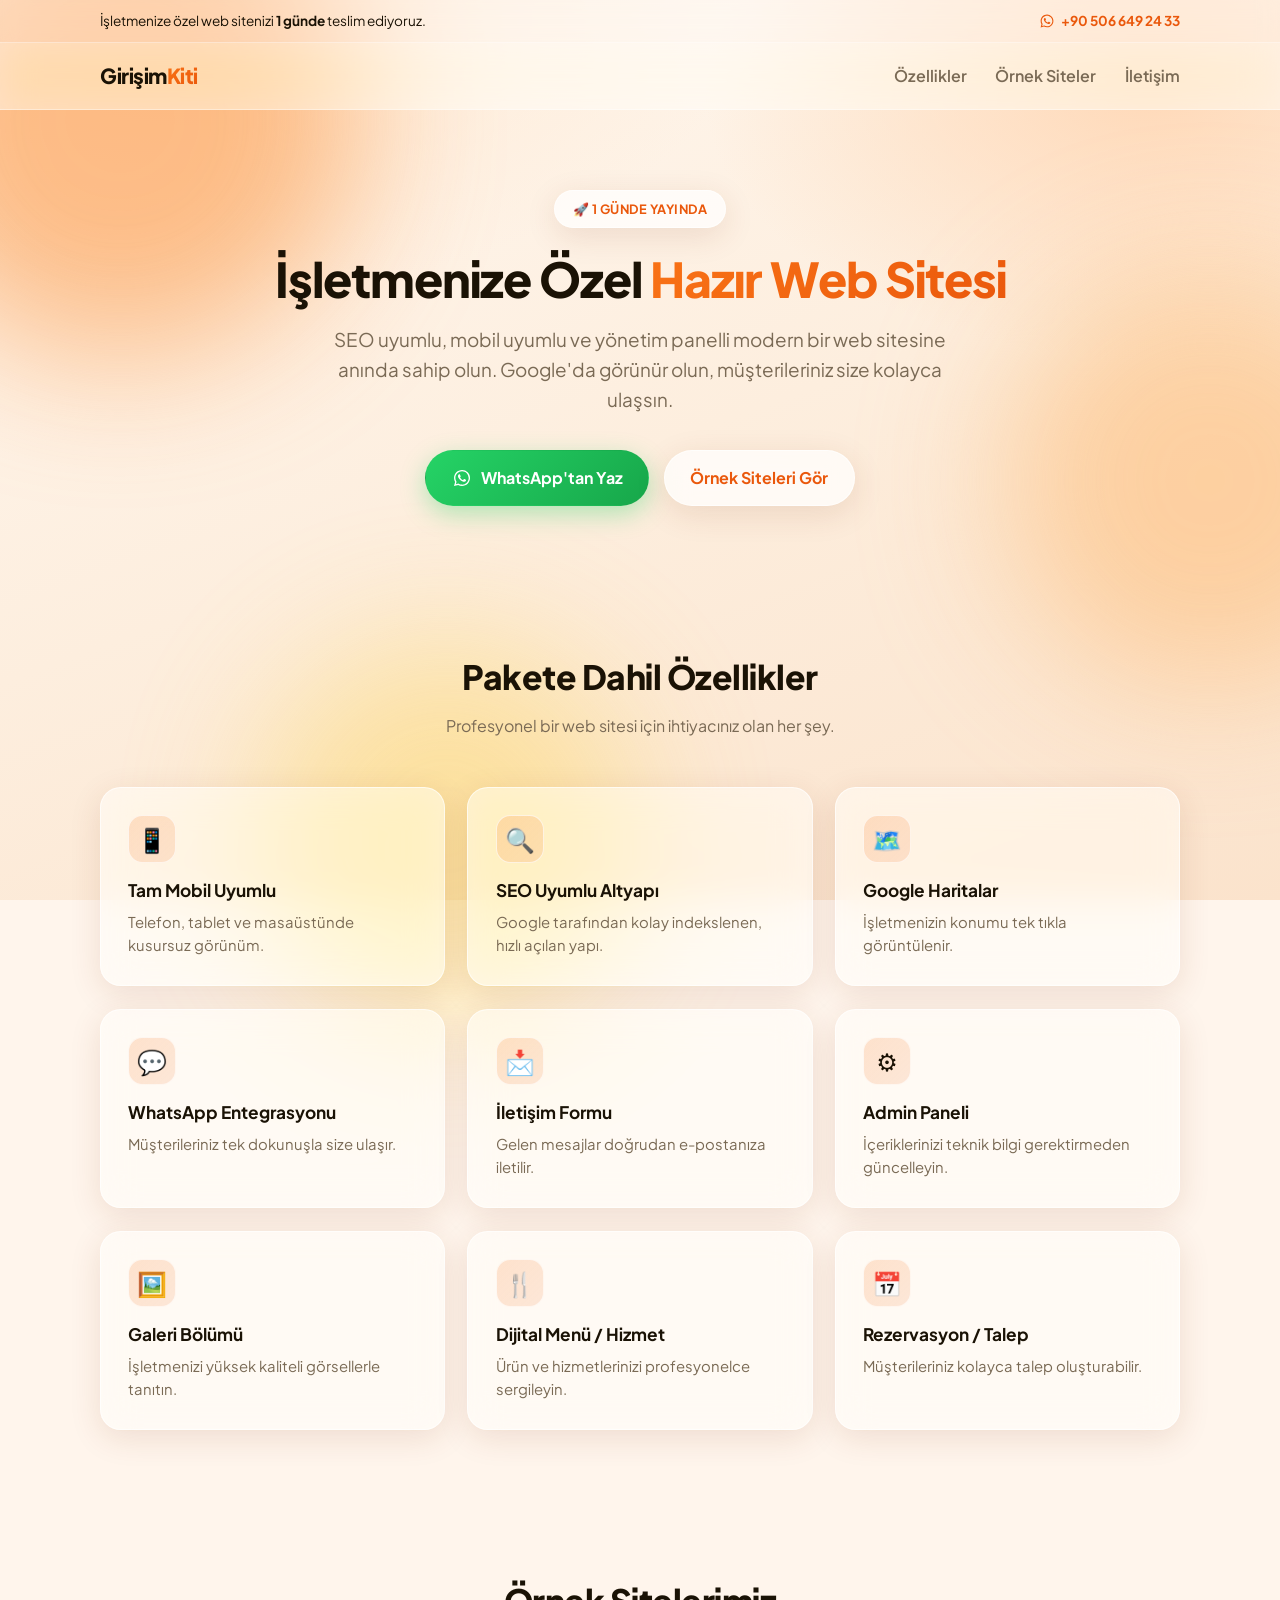
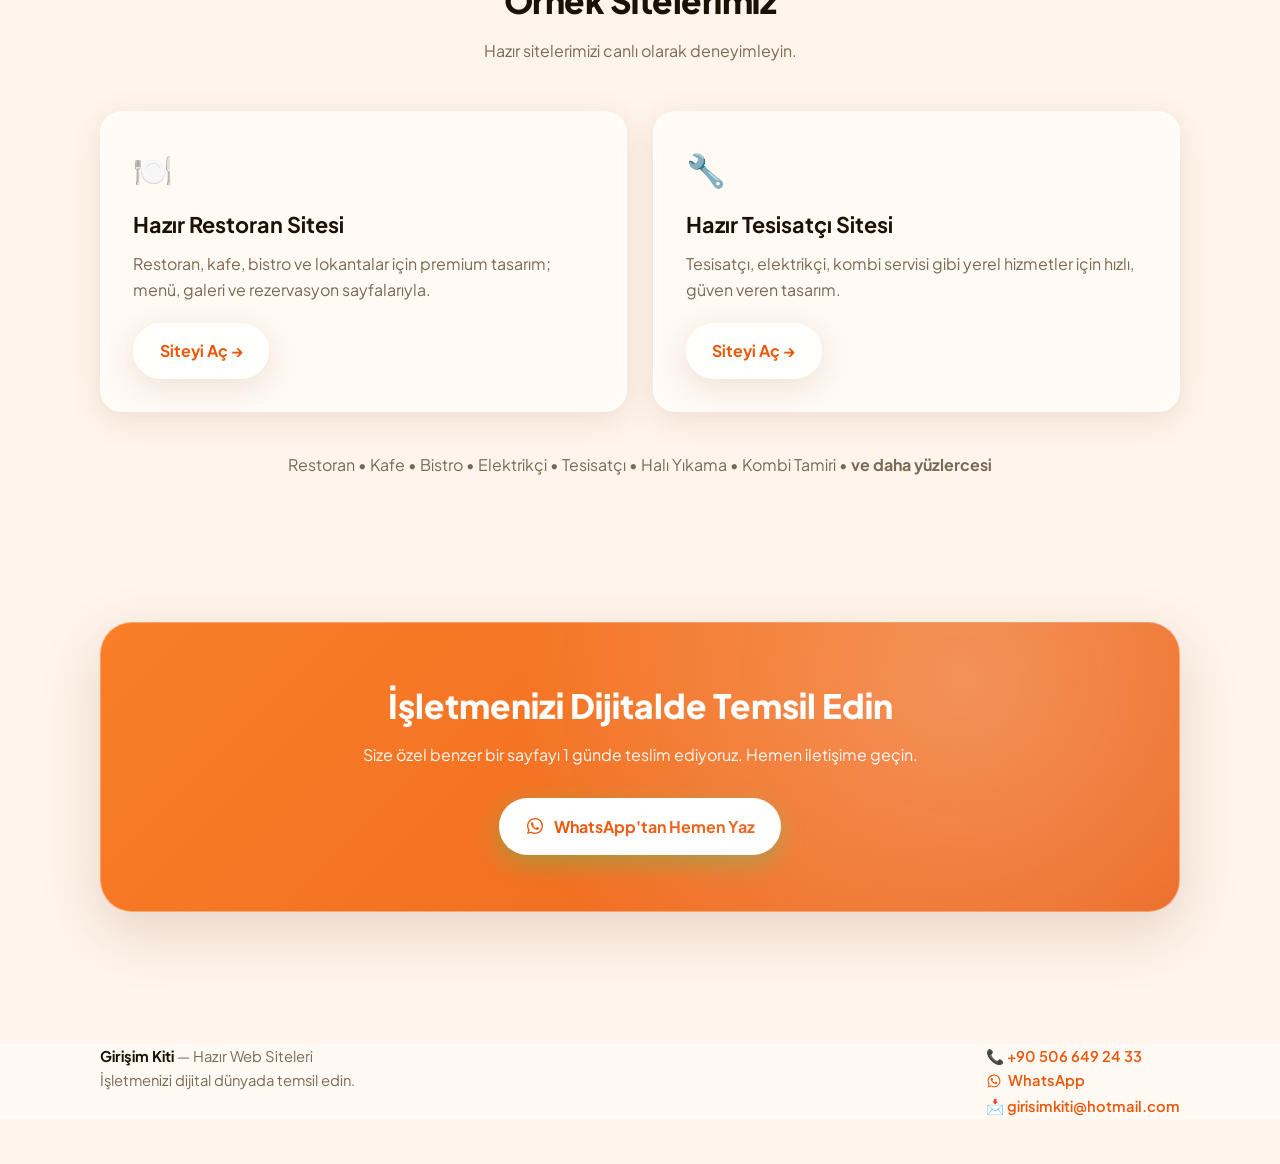
==== index.html @ 66e73bef "Ana sayfa (glassmorphic landing), robots.txt ve sitemap.xml eklendi (SEO)" ====
<!doctype html>
<html lang="tr">
<head>
  <meta charset="UTF-8">
  <meta name="viewport" content="width=device-width, initial-scale=1.0">

  <title>Girişim Kiti — İşletmenize Özel Hazır Web Sitesi | 1 Günde Teslim</title>
  <meta name="description" content="İşletmenize özel, SEO uyumlu ve mobil uyumlu hazır web sitesi. Restoran, kafe, tesisatçı, elektrikçi ve daha fazlası için 1 günde yayında. Hemen WhatsApp'tan ulaşın.">
  <meta name="keywords" content="hazır web sitesi, işletme web sitesi, restoran web sitesi, tesisatçı web sitesi, kafe web sitesi, kurumsal web sitesi, ucuz web sitesi, mobil uyumlu site, seo uyumlu web sitesi, girişim kiti">
  <meta name="author" content="Girişim Kiti">
  <meta name="robots" content="index, follow">

  <link rel="canonical" href="https://girisimkiti.github.io/">

  <!-- Open Graph -->
  <meta property="og:type" content="website">
  <meta property="og:site_name" content="Girişim Kiti">
  <meta property="og:title" content="Girişim Kiti — İşletmenize Özel Hazır Web Sitesi | 1 Günde Teslim">
  <meta property="og:description" content="İşletmenize özel, SEO uyumlu ve mobil uyumlu hazır web sitesi. 1 günde yayında. Hemen WhatsApp'tan ulaşın.">
  <meta property="og:url" content="https://girisimkiti.github.io/">
  <meta property="og:image" content="https://girisimkiti.github.io/samples/girisim-kiti-restorant/images/resimler_1.webp">
  <meta property="og:locale" content="tr_TR">

  <!-- Twitter -->
  <meta name="twitter:card" content="summary_large_image">
  <meta name="twitter:title" content="Girişim Kiti — İşletmenize Özel Hazır Web Sitesi">
  <meta name="twitter:description" content="İşletmenize özel, SEO uyumlu ve mobil uyumlu hazır web sitesi. 1 günde yayında.">
  <meta name="twitter:image" content="https://girisimkiti.github.io/samples/girisim-kiti-restorant/images/resimler_1.webp">

  <link rel="preconnect" href="https://fonts.googleapis.com">
  <link rel="preconnect" href="https://fonts.gstatic.com" crossorigin>
  <link href="https://fonts.googleapis.com/css2?family=Plus+Jakarta+Sans:wght@400;500;600;700;800&display=swap" rel="stylesheet">

  <!-- Structured data: Organization + Service -->
  <script type="application/ld+json">
  {
    "@context": "https://schema.org",
    "@graph": [
      {
        "@type": "Organization",
        "@id": "https://girisimkiti.github.io/#organization",
        "name": "Girişim Kiti",
        "url": "https://girisimkiti.github.io/",
        "description": "İşletmelere özel, SEO ve mobil uyumlu hazır web siteleri hazırlayan dijital hizmet.",
        "email": "girisimkiti@hotmail.com",
        "contactPoint": {
          "@type": "ContactPoint",
          "telephone": "+905066492433",
          "contactType": "customer service",
          "availableLanguage": "Turkish"
        }
      },
      {
        "@type": "Service",
        "name": "Hazır Web Sitesi Hizmeti",
        "provider": { "@id": "https://girisimkiti.github.io/#organization" },
        "areaServed": "TR",
        "serviceType": "Web sitesi tasarımı ve yayını",
        "description": "İşletmeye özel, SEO uyumlu, mobil uyumlu, yönetim panelli hazır web sitesi. 1 günde teslim.",
        "offers": {
          "@type": "Offer",
          "url": "https://girisimkiti.github.io/",
          "availability": "https://schema.org/InStock"
        }
      }
    ]
  }
  </script>

  <style>
    :root{
      --orange:#f97316; --orange-2:#fb923c; --orange-deep:#ea580c;
      --ink:#1a1205; --muted:#7a6a55;
      --glass:rgba(255,255,255,.55); --glass-strong:rgba(255,255,255,.72);
      --glass-border:rgba(255,255,255,.65); --glass-line:rgba(255,255,255,.4);
      --shadow:0 8px 32px rgba(120,53,15,.12);
      --shadow-lg:0 20px 60px rgba(120,53,15,.18);
    }
    *{box-sizing:border-box;margin:0;padding:0}
    html{scroll-behavior:smooth;scroll-padding-top:5.5rem}
    body{
      font-family:'Plus Jakarta Sans',system-ui,sans-serif;color:var(--ink);
      line-height:1.6;-webkit-font-smoothing:antialiased;
      background:#fff5ec;position:relative;overflow-x:hidden;min-height:100vh;
    }
    /* Soft gradient backdrop + colored blobs for the glass to sit on */
    body::before{
      content:"";position:fixed;inset:0;z-index:-2;
      background:
        radial-gradient(ellipse 80% 60% at 15% 0%, #ffe7cf 0%, transparent 55%),
        radial-gradient(ellipse 70% 60% at 90% 10%, #ffd9b8 0%, transparent 50%),
        linear-gradient(160deg,#fff8f1 0%, #fdeede 50%, #fbe3cc 100%);
    }
    .blob{position:fixed;z-index:-1;border-radius:50%;filter:blur(70px);opacity:.55;pointer-events:none}
    .blob.b1{width:480px;height:480px;background:#fb923c;top:-120px;left:-120px}
    .blob.b2{width:420px;height:420px;background:#fdba74;top:30%;right:-140px}
    .blob.b3{width:380px;height:380px;background:#fcd34d;bottom:-120px;left:20%;opacity:.4}

    a{text-decoration:none;color:inherit}
    .wrap{max-width:1120px;margin:0 auto;padding:0 1.25rem}

    /* Glass primitive */
    .glass{
      background:var(--glass);
      backdrop-filter:blur(18px) saturate(160%);
      -webkit-backdrop-filter:blur(18px) saturate(160%);
      border:1px solid var(--glass-border);
      box-shadow:var(--shadow);
    }

    .btn{display:inline-flex;align-items:center;gap:.55rem;font-weight:700;font-size:1rem;border-radius:999px;padding:.9rem 1.6rem;transition:transform .15s,box-shadow .15s,filter .15s;cursor:pointer;border:1px solid transparent}
    .btn svg{width:20px;height:20px;flex:0 0 auto}
    .btn-wa{background:linear-gradient(135deg,#25D366,#17a74a);color:#fff;box-shadow:0 8px 24px rgba(37,211,102,.35)}
    .btn-wa:hover{transform:translateY(-2px);box-shadow:0 12px 30px rgba(37,211,102,.45)}
    .btn-ghost{background:var(--glass-strong);backdrop-filter:blur(12px);-webkit-backdrop-filter:blur(12px);color:var(--orange-deep);border:1px solid var(--glass-border);box-shadow:var(--shadow)}
    .btn-ghost:hover{transform:translateY(-2px);box-shadow:var(--shadow-lg)}

    /* Topbar */
    .topbar{font-size:.85rem;color:var(--ink)}
    .topbar-inner{margin-top:0;background:rgba(255,255,255,.35);backdrop-filter:blur(10px);-webkit-backdrop-filter:blur(10px);border-bottom:1px solid var(--glass-line)}
    .topbar .wrap{min-height:42px;display:flex;align-items:center;justify-content:space-between;gap:1rem;flex-wrap:wrap;padding-top:.4rem;padding-bottom:.4rem}
    .topbar a{font-weight:700;color:var(--orange-deep);display:inline-flex;align-items:center;gap:.4rem}
    .topbar a svg{width:16px;height:16px}

    /* Header */
    header{position:sticky;top:0;z-index:50}
    .header-inner{background:rgba(255,255,255,.5);backdrop-filter:blur(18px) saturate(160%);-webkit-backdrop-filter:blur(18px) saturate(160%);border-bottom:1px solid var(--glass-line)}
    .header-inner .wrap{height:66px;display:flex;align-items:center;justify-content:space-between}
    .logo{font-weight:800;font-size:1.3rem;letter-spacing:-.5px}
    .logo span{background:linear-gradient(135deg,var(--orange),var(--orange-deep));-webkit-background-clip:text;background-clip:text;-webkit-text-fill-color:transparent}
    nav a{margin-left:1.6rem;font-weight:600;color:var(--muted)}
    nav a:hover{color:var(--orange-deep)}
    @media(max-width:760px){nav{display:none}}

    /* Hero */
    .hero{padding:5rem 0 4.5rem;text-align:center}
    .hero .pill{display:inline-flex;align-items:center;gap:.5rem;font-weight:700;font-size:.8rem;letter-spacing:.5px;padding:.5rem 1.1rem;border-radius:999px;margin-bottom:1.5rem;color:var(--orange-deep);background:var(--glass-strong);border:1px solid var(--glass-border);box-shadow:var(--shadow)}
    .hero h1{font-size:3rem;font-weight:800;line-height:1.12;letter-spacing:-1px;max-width:820px;margin:0 auto 1.1rem}
    .hero h1 em{font-style:normal;background:linear-gradient(135deg,var(--orange),var(--orange-deep));-webkit-background-clip:text;background-clip:text;-webkit-text-fill-color:transparent}
    .hero p{font-size:1.18rem;color:var(--muted);max-width:620px;margin:0 auto 2.2rem}
    .hero .cta{display:flex;gap:.9rem;justify-content:center;flex-wrap:wrap}
    @media(max-width:600px){.hero h1{font-size:2.1rem}.hero{padding:3.5rem 0}}

    section{padding:4.5rem 0}
    .section-title{text-align:center;font-size:2.1rem;font-weight:800;letter-spacing:-.5px;margin-bottom:.6rem}
    .section-sub{text-align:center;color:var(--muted);max-width:560px;margin:0 auto 3rem}

    /* Features */
    .grid{display:grid;grid-template-columns:repeat(3,1fr);gap:1.4rem}
    @media(max-width:880px){.grid{grid-template-columns:repeat(2,1fr)}}
    @media(max-width:560px){.grid{grid-template-columns:1fr}}
    .card{border-radius:1.3rem;padding:1.7rem;transition:transform .18s,box-shadow .18s}
    .card:hover{transform:translateY(-4px);box-shadow:var(--shadow-lg)}
    .card .ico{display:inline-flex;align-items:center;justify-content:center;width:48px;height:48px;border-radius:.9rem;font-size:1.5rem;margin-bottom:.9rem;background:linear-gradient(135deg,rgba(249,115,22,.18),rgba(234,88,12,.12));border:1px solid var(--glass-border)}
    .card h3{font-size:1.08rem;margin-bottom:.35rem}
    .card p{color:var(--muted);font-size:.93rem}

    /* Samples */
    .sample-grid{display:grid;grid-template-columns:1fr 1fr;gap:1.6rem}
    @media(max-width:700px){.sample-grid{grid-template-columns:1fr}}
    .sample{border-radius:1.4rem;padding:2rem;display:flex;flex-direction:column;align-items:flex-start;transition:transform .18s,box-shadow .18s}
    .sample:hover{transform:translateY(-4px);box-shadow:var(--shadow-lg)}
    .sample .badge{font-size:2rem;margin-bottom:.8rem}
    .sample h3{font-size:1.35rem;margin-bottom:.5rem}
    .sample p{color:var(--muted);margin-bottom:1.3rem}
    .tags{margin-top:2.5rem;text-align:center;color:var(--muted)}

    /* CTA band */
    .band-wrap{padding:4.5rem 0}
    .band{border-radius:2rem;padding:3.5rem 1.5rem;text-align:center;background:linear-gradient(135deg,rgba(249,115,22,.92),rgba(234,88,12,.92));color:#fff;box-shadow:var(--shadow-lg);border:1px solid rgba(255,255,255,.35);position:relative;overflow:hidden}
    .band::after{content:"";position:absolute;inset:0;background:radial-gradient(circle at 80% 20%,rgba(255,255,255,.25),transparent 50%);pointer-events:none}
    .band h2{font-size:2.1rem;font-weight:800;margin-bottom:.6rem;position:relative}
    .band p{opacity:.95;margin-bottom:1.9rem;position:relative}
    .band .btn-wa{background:#fff;color:var(--orange-deep);position:relative}

    footer{margin-top:1rem;padding:2.8rem 0;color:var(--muted)}
    .footer-inner{background:rgba(255,255,255,.4);backdrop-filter:blur(14px);-webkit-backdrop-filter:blur(14px);border-top:1px solid var(--glass-line)}
    footer .wrap{display:flex;justify-content:space-between;flex-wrap:wrap;gap:1.5rem;font-size:.92rem}
    footer a{color:var(--orange-deep);font-weight:600;display:inline-flex;align-items:center;gap:.4rem}
    footer a svg{width:16px;height:16px}
    footer strong{color:var(--ink)}
  </style>
</head>
<body>
  <div class="blob b1"></div>
  <div class="blob b2"></div>
  <div class="blob b3"></div>

  <div class="topbar">
    <div class="topbar-inner">
      <div class="wrap">
        <span>İşletmenize özel web sitenizi <strong>1 günde</strong> teslim ediyoruz.</span>
        <a href="https://wa.me/905066492433" target="_blank" rel="noopener">
          <svg viewBox="0 0 32 32" fill="currentColor" aria-hidden="true"><path d="M16.04 3.2c-7.06 0-12.8 5.73-12.8 12.79 0 2.25.59 4.45 1.71 6.39L3.2 28.8l6.6-1.73a12.74 12.74 0 0 0 6.23 1.59h.01c7.06 0 12.79-5.73 12.79-12.79 0-3.42-1.33-6.63-3.75-9.05a12.7 12.7 0 0 0-9.04-3.62zm0 23.39h-.01a10.6 10.6 0 0 1-5.4-1.48l-.39-.23-4.02 1.05 1.07-3.92-.25-.4a10.57 10.57 0 0 1-1.62-5.64c0-5.86 4.77-10.63 10.64-10.63 2.84 0 5.51 1.11 7.52 3.12a10.56 10.56 0 0 1 3.11 7.52c0 5.87-4.77 10.64-10.63 10.64zm5.83-7.96c-.32-.16-1.89-.93-2.18-1.04-.29-.11-.5-.16-.71.16-.21.32-.82 1.04-1 1.25-.18.21-.37.24-.69.08-.32-.16-1.35-.5-2.57-1.59-.95-.85-1.59-1.89-1.78-2.21-.18-.32-.02-.49.14-.65.14-.14.32-.37.48-.56.16-.18.21-.32.32-.53.11-.21.05-.4-.03-.56-.08-.16-.71-1.72-.98-2.35-.26-.62-.52-.54-.71-.55-.18-.01-.4-.01-.61-.01-.21 0-.56.08-.85.4-.29.32-1.11 1.09-1.11 2.65 0 1.56 1.14 3.07 1.3 3.28.16.21 2.25 3.43 5.45 4.81.76.33 1.36.53 1.82.68.77.24 1.46.21 2.01.13.61-.09 1.89-.77 2.16-1.52.27-.74.27-1.38.18-1.52-.08-.13-.29-.21-.61-.37z"/></svg>
          +90 506 649 24 33
        </a>
      </div>
    </div>
  </div>

  <header>
    <div class="header-inner">
      <div class="wrap">
        <a href="/" class="logo">Girişim<span>Kiti</span></a>
        <nav>
          <a href="#ozellikler">Özellikler</a>
          <a href="#ornekler">Örnek Siteler</a>
          <a href="#iletisim">İletişim</a>
        </nav>
      </div>
    </div>
  </header>

  <main>
    <section class="hero">
      <div class="wrap">
        <span class="pill">🚀 1 GÜNDE YAYINDA</span>
        <h1>İşletmenize Özel <em>Hazır Web Sitesi</em></h1>
        <p>SEO uyumlu, mobil uyumlu ve yönetim panelli modern bir web sitesine anında sahip olun. Google'da görünür olun, müşterileriniz size kolayca ulaşsın.</p>
        <div class="cta">
          <a class="btn btn-wa" href="https://wa.me/905066492433?text=Merhaba,%20hazır%20web%20sitesi%20hakkında%20bilgi%20almak%20istiyorum." target="_blank" rel="noopener">
            <svg viewBox="0 0 32 32" fill="currentColor" aria-hidden="true"><path d="M16.04 3.2c-7.06 0-12.8 5.73-12.8 12.79 0 2.25.59 4.45 1.71 6.39L3.2 28.8l6.6-1.73a12.74 12.74 0 0 0 6.23 1.59h.01c7.06 0 12.79-5.73 12.79-12.79 0-3.42-1.33-6.63-3.75-9.05a12.7 12.7 0 0 0-9.04-3.62zm0 23.39h-.01a10.6 10.6 0 0 1-5.4-1.48l-.39-.23-4.02 1.05 1.07-3.92-.25-.4a10.57 10.57 0 0 1-1.62-5.64c0-5.86 4.77-10.63 10.64-10.63 2.84 0 5.51 1.11 7.52 3.12a10.56 10.56 0 0 1 3.11 7.52c0 5.87-4.77 10.64-10.63 10.64zm5.83-7.96c-.32-.16-1.89-.93-2.18-1.04-.29-.11-.5-.16-.71.16-.21.32-.82 1.04-1 1.25-.18.21-.37.24-.69.08-.32-.16-1.35-.5-2.57-1.59-.95-.85-1.59-1.89-1.78-2.21-.18-.32-.02-.49.14-.65.14-.14.32-.37.48-.56.16-.18.21-.32.32-.53.11-.21.05-.4-.03-.56-.08-.16-.71-1.72-.98-2.35-.26-.62-.52-.54-.71-.55-.18-.01-.4-.01-.61-.01-.21 0-.56.08-.85.4-.29.32-1.11 1.09-1.11 2.65 0 1.56 1.14 3.07 1.3 3.28.16.21 2.25 3.43 5.45 4.81.76.33 1.36.53 1.82.68.77.24 1.46.21 2.01.13.61-.09 1.89-.77 2.16-1.52.27-.74.27-1.38.18-1.52-.08-.13-.29-.21-.61-.37z"/></svg>
            WhatsApp'tan Yaz
          </a>
          <a class="btn btn-ghost" href="#ornekler">Örnek Siteleri Gör</a>
        </div>
      </div>
    </section>

    <section id="ozellikler">
      <div class="wrap">
        <h2 class="section-title">Pakete Dahil Özellikler</h2>
        <p class="section-sub">Profesyonel bir web sitesi için ihtiyacınız olan her şey.</p>
        <div class="grid">
          <div class="card glass"><div class="ico">📱</div><h3>Tam Mobil Uyumlu</h3><p>Telefon, tablet ve masaüstünde kusursuz görünüm.</p></div>
          <div class="card glass"><div class="ico">🔍</div><h3>SEO Uyumlu Altyapı</h3><p>Google tarafından kolay indekslenen, hızlı açılan yapı.</p></div>
          <div class="card glass"><div class="ico">🗺️</div><h3>Google Haritalar</h3><p>İşletmenizin konumu tek tıkla görüntülenir.</p></div>
          <div class="card glass"><div class="ico">💬</div><h3>WhatsApp Entegrasyonu</h3><p>Müşterileriniz tek dokunuşla size ulaşır.</p></div>
          <div class="card glass"><div class="ico">📩</div><h3>İletişim Formu</h3><p>Gelen mesajlar doğrudan e-postanıza iletilir.</p></div>
          <div class="card glass"><div class="ico">⚙️</div><h3>Admin Paneli</h3><p>İçeriklerinizi teknik bilgi gerektirmeden güncelleyin.</p></div>
          <div class="card glass"><div class="ico">🖼️</div><h3>Galeri Bölümü</h3><p>İşletmenizi yüksek kaliteli görsellerle tanıtın.</p></div>
          <div class="card glass"><div class="ico">🍴</div><h3>Dijital Menü / Hizmet</h3><p>Ürün ve hizmetlerinizi profesyonelce sergileyin.</p></div>
          <div class="card glass"><div class="ico">📅</div><h3>Rezervasyon / Talep</h3><p>Müşterileriniz kolayca talep oluşturabilir.</p></div>
        </div>
      </div>
    </section>

    <section id="ornekler">
      <div class="wrap">
        <h2 class="section-title">Örnek Sitelerimiz</h2>
        <p class="section-sub">Hazır sitelerimizi canlı olarak deneyimleyin.</p>
        <div class="sample-grid">
          <div class="sample glass">
            <div class="badge">🍽️</div>
            <h3>Hazır Restoran Sitesi</h3>
            <p>Restoran, kafe, bistro ve lokantalar için premium tasarım; menü, galeri ve rezervasyon sayfalarıyla.</p>
            <a class="btn btn-ghost" href="/samples/girisim-kiti-restorant/index.html" target="_blank" rel="noopener">Siteyi Aç →</a>
          </div>
          <div class="sample glass">
            <div class="badge">🔧</div>
            <h3>Hazır Tesisatçı Sitesi</h3>
            <p>Tesisatçı, elektrikçi, kombi servisi gibi yerel hizmetler için hızlı, güven veren tasarım.</p>
            <a class="btn btn-ghost" href="/samples/girisim-kiti-tesisatci/index.html" target="_blank" rel="noopener">Siteyi Aç →</a>
          </div>
        </div>
        <p class="tags">
          Restoran • Kafe • Bistro • Elektrikçi • Tesisatçı • Halı Yıkama • Kombi Tamiri • <strong>ve daha yüzlercesi</strong>
        </p>
      </div>
    </section>

    <section id="iletisim" class="band-wrap">
      <div class="wrap">
        <div class="band">
          <h2>İşletmenizi Dijitalde Temsil Edin</h2>
          <p>Size özel benzer bir sayfayı 1 günde teslim ediyoruz. Hemen iletişime geçin.</p>
          <a class="btn btn-wa" href="https://wa.me/905066492433?text=Merhaba,%20hazır%20web%20sitesi%20hakkında%20bilgi%20almak%20istiyorum." target="_blank" rel="noopener">
            <svg viewBox="0 0 32 32" fill="currentColor" aria-hidden="true"><path d="M16.04 3.2c-7.06 0-12.8 5.73-12.8 12.79 0 2.25.59 4.45 1.71 6.39L3.2 28.8l6.6-1.73a12.74 12.74 0 0 0 6.23 1.59h.01c7.06 0 12.79-5.73 12.79-12.79 0-3.42-1.33-6.63-3.75-9.05a12.7 12.7 0 0 0-9.04-3.62zm0 23.39h-.01a10.6 10.6 0 0 1-5.4-1.48l-.39-.23-4.02 1.05 1.07-3.92-.25-.4a10.57 10.57 0 0 1-1.62-5.64c0-5.86 4.77-10.63 10.64-10.63 2.84 0 5.51 1.11 7.52 3.12a10.56 10.56 0 0 1 3.11 7.52c0 5.87-4.77 10.64-10.63 10.64zm5.83-7.96c-.32-.16-1.89-.93-2.18-1.04-.29-.11-.5-.16-.71.16-.21.32-.82 1.04-1 1.25-.18.21-.37.24-.69.08-.32-.16-1.35-.5-2.57-1.59-.95-.85-1.59-1.89-1.78-2.21-.18-.32-.02-.49.14-.65.14-.14.32-.37.48-.56.16-.18.21-.32.32-.53.11-.21.05-.4-.03-.56-.08-.16-.71-1.72-.98-2.35-.26-.62-.52-.54-.71-.55-.18-.01-.4-.01-.61-.01-.21 0-.56.08-.85.4-.29.32-1.11 1.09-1.11 2.65 0 1.56 1.14 3.07 1.3 3.28.16.21 2.25 3.43 5.45 4.81.76.33 1.36.53 1.82.68.77.24 1.46.21 2.01.13.61-.09 1.89-.77 2.16-1.52.27-.74.27-1.38.18-1.52-.08-.13-.29-.21-.61-.37z"/></svg>
            WhatsApp'tan Hemen Yaz
          </a>
        </div>
      </div>
    </section>
  </main>

  <footer>
    <div class="footer-inner">
      <div class="wrap">
        <div>
          <strong>Girişim Kiti</strong> — Hazır Web Siteleri<br>
          İşletmenizi dijital dünyada temsil edin.
        </div>
        <div>
          📞 <a href="tel:+905066492433">+90 506 649 24 33</a><br>
          <a href="https://wa.me/905066492433" target="_blank" rel="noopener">
            <svg viewBox="0 0 32 32" fill="currentColor" aria-hidden="true"><path d="M16.04 3.2c-7.06 0-12.8 5.73-12.8 12.79 0 2.25.59 4.45 1.71 6.39L3.2 28.8l6.6-1.73a12.74 12.74 0 0 0 6.23 1.59h.01c7.06 0 12.79-5.73 12.79-12.79 0-3.42-1.33-6.63-3.75-9.05a12.7 12.7 0 0 0-9.04-3.62zm0 23.39h-.01a10.6 10.6 0 0 1-5.4-1.48l-.39-.23-4.02 1.05 1.07-3.92-.25-.4a10.57 10.57 0 0 1-1.62-5.64c0-5.86 4.77-10.63 10.64-10.63 2.84 0 5.51 1.11 7.52 3.12a10.56 10.56 0 0 1 3.11 7.52c0 5.87-4.77 10.64-10.63 10.64zm5.83-7.96c-.32-.16-1.89-.93-2.18-1.04-.29-.11-.5-.16-.71.16-.21.32-.82 1.04-1 1.25-.18.21-.37.24-.69.08-.32-.16-1.35-.5-2.57-1.59-.95-.85-1.59-1.89-1.78-2.21-.18-.32-.02-.49.14-.65.14-.14.32-.37.48-.56.16-.18.21-.32.32-.53.11-.21.05-.4-.03-.56-.08-.16-.71-1.72-.98-2.35-.26-.62-.52-.54-.71-.55-.18-.01-.4-.01-.61-.01-.21 0-.56.08-.85.4-.29.32-1.11 1.09-1.11 2.65 0 1.56 1.14 3.07 1.3 3.28.16.21 2.25 3.43 5.45 4.81.76.33 1.36.53 1.82.68.77.24 1.46.21 2.01.13.61-.09 1.89-.77 2.16-1.52.27-.74.27-1.38.18-1.52-.08-.13-.29-.21-.61-.37z"/></svg>
            WhatsApp
          </a><br>
          📩 <a href="mailto:girisimkiti@hotmail.com">girisimkiti@hotmail.com</a>
        </div>
      </div>
    </div>
  </footer>

</body>
</html>
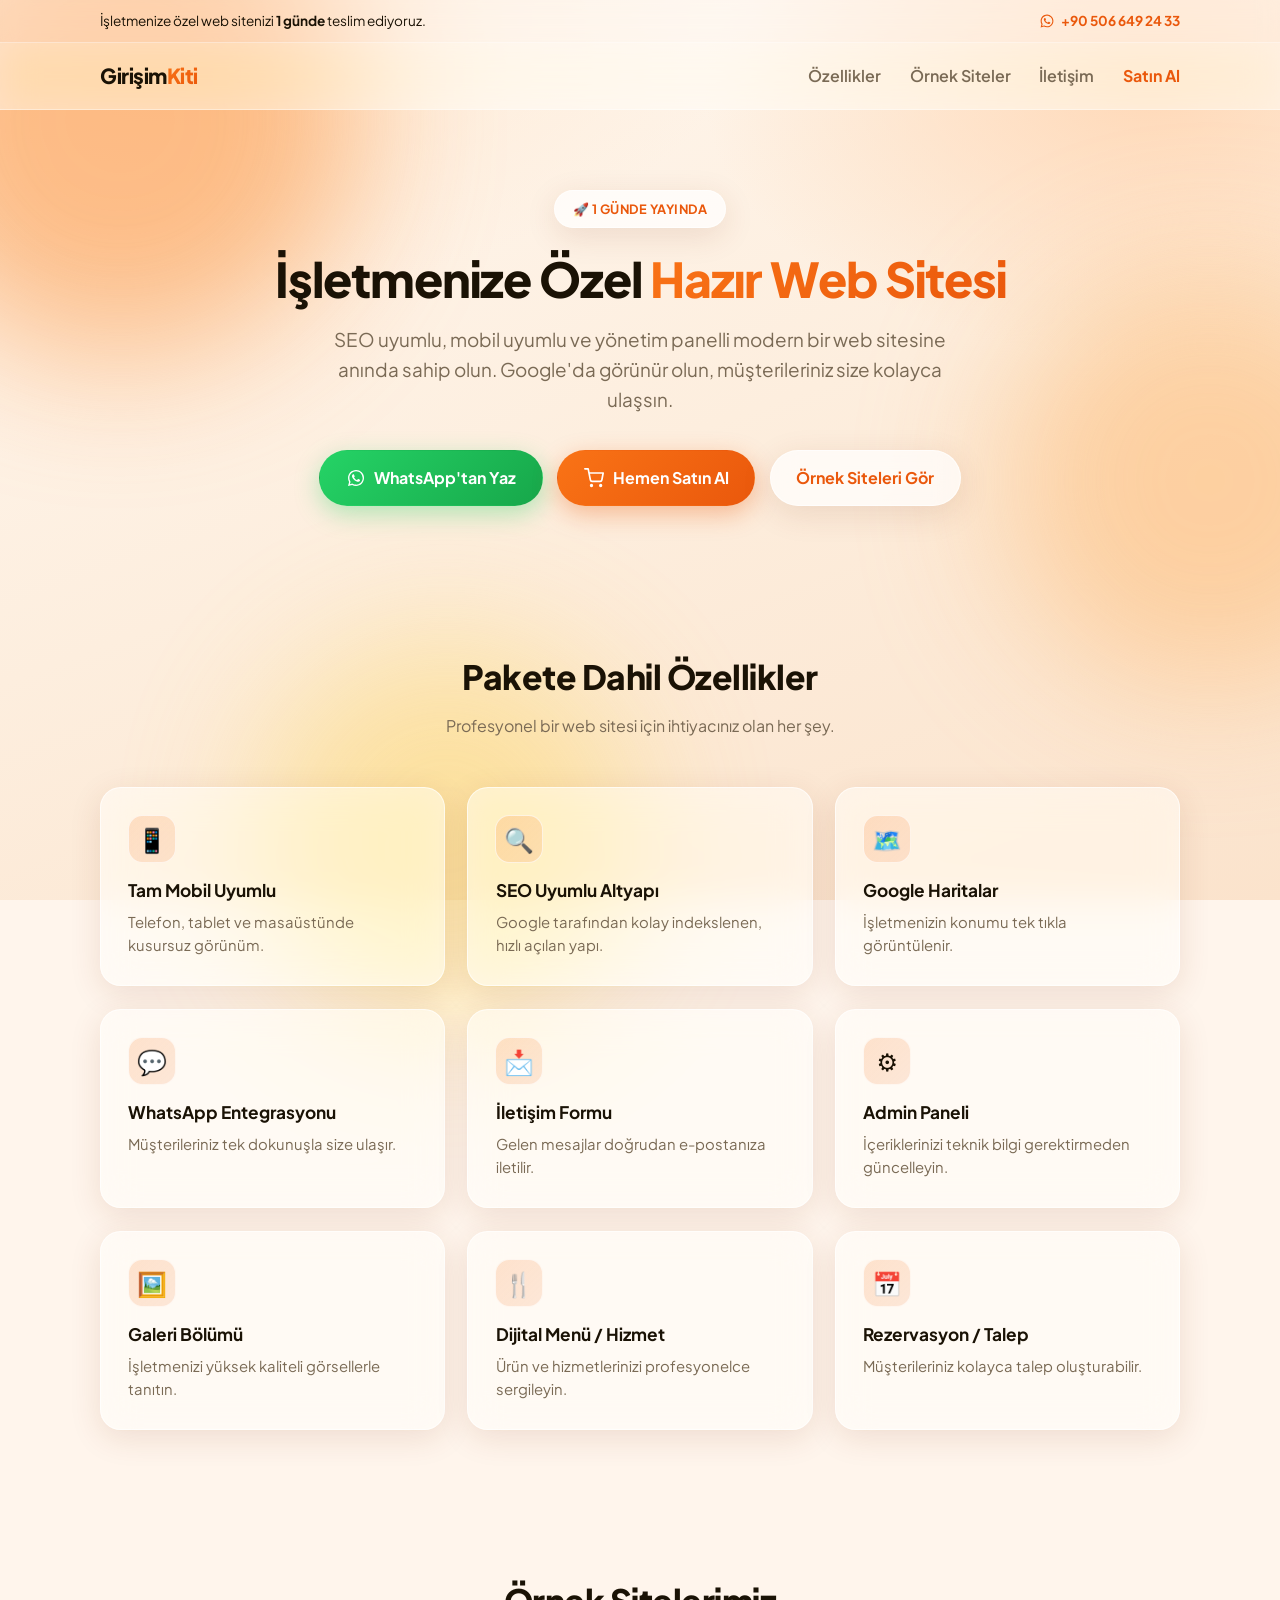
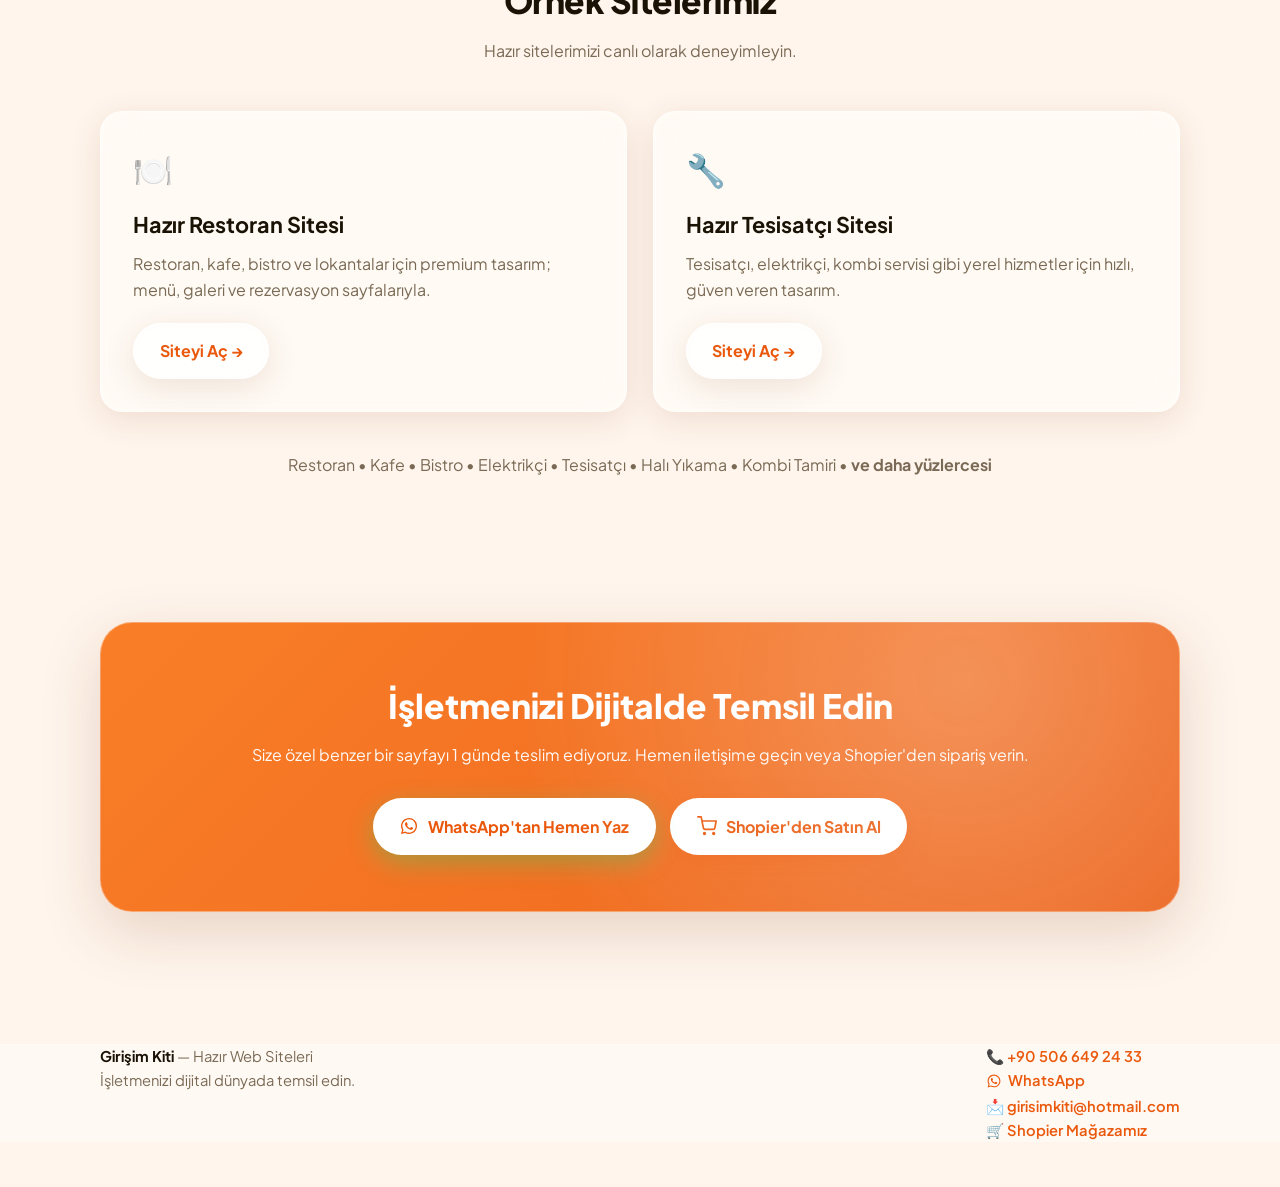
==== commit cd6355c0: "shopier link added" ====
--- a/index.html
+++ b/index.html
@@ -114,6 +114,9 @@
     .btn-wa:hover{transform:translateY(-2px);box-shadow:0 12px 30px rgba(37,211,102,.45)}
     .btn-ghost{background:var(--glass-strong);backdrop-filter:blur(12px);-webkit-backdrop-filter:blur(12px);color:var(--orange-deep);border:1px solid var(--glass-border);box-shadow:var(--shadow)}
     .btn-ghost:hover{transform:translateY(-2px);box-shadow:var(--shadow-lg)}
+    .btn-shop{background:linear-gradient(135deg,var(--orange),var(--orange-deep));color:#fff;box-shadow:0 8px 24px rgba(234,88,12,.35)}
+    .btn-shop:hover{transform:translateY(-2px);box-shadow:0 12px 30px rgba(234,88,12,.45)}
+    .band .btn-shop{background:#fff;color:var(--orange-deep)}
 
     /* Topbar */
     .topbar{font-size:.85rem;color:var(--ink)}
@@ -206,6 +209,7 @@
           <a href="#ozellikler">Özellikler</a>
           <a href="#ornekler">Örnek Siteler</a>
           <a href="#iletisim">İletişim</a>
+          <a href="https://www.shopier.com/girisimkiti" target="_blank" rel="noopener" style="color:var(--orange-deep);font-weight:700">Satın Al</a>
         </nav>
       </div>
     </div>
@@ -221,6 +225,10 @@
           <a class="btn btn-wa" href="https://wa.me/905066492433?text=Merhaba,%20hazır%20web%20sitesi%20hakkında%20bilgi%20almak%20istiyorum." target="_blank" rel="noopener">
             <svg viewBox="0 0 32 32" fill="currentColor" aria-hidden="true"><path d="M16.04 3.2c-7.06 0-12.8 5.73-12.8 12.79 0 2.25.59 4.45 1.71 6.39L3.2 28.8l6.6-1.73a12.74 12.74 0 0 0 6.23 1.59h.01c7.06 0 12.79-5.73 12.79-12.79 0-3.42-1.33-6.63-3.75-9.05a12.7 12.7 0 0 0-9.04-3.62zm0 23.39h-.01a10.6 10.6 0 0 1-5.4-1.48l-.39-.23-4.02 1.05 1.07-3.92-.25-.4a10.57 10.57 0 0 1-1.62-5.64c0-5.86 4.77-10.63 10.64-10.63 2.84 0 5.51 1.11 7.52 3.12a10.56 10.56 0 0 1 3.11 7.52c0 5.87-4.77 10.64-10.63 10.64zm5.83-7.96c-.32-.16-1.89-.93-2.18-1.04-.29-.11-.5-.16-.71.16-.21.32-.82 1.04-1 1.25-.18.21-.37.24-.69.08-.32-.16-1.35-.5-2.57-1.59-.95-.85-1.59-1.89-1.78-2.21-.18-.32-.02-.49.14-.65.14-.14.32-.37.48-.56.16-.18.21-.32.32-.53.11-.21.05-.4-.03-.56-.08-.16-.71-1.72-.98-2.35-.26-.62-.52-.54-.71-.55-.18-.01-.4-.01-.61-.01-.21 0-.56.08-.85.4-.29.32-1.11 1.09-1.11 2.65 0 1.56 1.14 3.07 1.3 3.28.16.21 2.25 3.43 5.45 4.81.76.33 1.36.53 1.82.68.77.24 1.46.21 2.01.13.61-.09 1.89-.77 2.16-1.52.27-.74.27-1.38.18-1.52-.08-.13-.29-.21-.61-.37z"/></svg>
             WhatsApp'tan Yaz
+          </a>
+          <a class="btn btn-shop" href="https://www.shopier.com/girisimkiti" target="_blank" rel="noopener">
+            <svg viewBox="0 0 24 24" fill="none" stroke="currentColor" stroke-width="2" stroke-linecap="round" stroke-linejoin="round" aria-hidden="true"><circle cx="9" cy="21" r="1"></circle><circle cx="20" cy="21" r="1"></circle><path d="M1 1h4l2.68 13.39a2 2 0 0 0 2 1.61h9.72a2 2 0 0 0 2-1.61L23 6H6"></path></svg>
+            Hemen Satın Al
           </a>
           <a class="btn btn-ghost" href="#ornekler">Örnek Siteleri Gör</a>
         </div>
@@ -273,11 +281,17 @@
       <div class="wrap">
         <div class="band">
           <h2>İşletmenizi Dijitalde Temsil Edin</h2>
-          <p>Size özel benzer bir sayfayı 1 günde teslim ediyoruz. Hemen iletişime geçin.</p>
-          <a class="btn btn-wa" href="https://wa.me/905066492433?text=Merhaba,%20hazır%20web%20sitesi%20hakkında%20bilgi%20almak%20istiyorum." target="_blank" rel="noopener">
-            <svg viewBox="0 0 32 32" fill="currentColor" aria-hidden="true"><path d="M16.04 3.2c-7.06 0-12.8 5.73-12.8 12.79 0 2.25.59 4.45 1.71 6.39L3.2 28.8l6.6-1.73a12.74 12.74 0 0 0 6.23 1.59h.01c7.06 0 12.79-5.73 12.79-12.79 0-3.42-1.33-6.63-3.75-9.05a12.7 12.7 0 0 0-9.04-3.62zm0 23.39h-.01a10.6 10.6 0 0 1-5.4-1.48l-.39-.23-4.02 1.05 1.07-3.92-.25-.4a10.57 10.57 0 0 1-1.62-5.64c0-5.86 4.77-10.63 10.64-10.63 2.84 0 5.51 1.11 7.52 3.12a10.56 10.56 0 0 1 3.11 7.52c0 5.87-4.77 10.64-10.63 10.64zm5.83-7.96c-.32-.16-1.89-.93-2.18-1.04-.29-.11-.5-.16-.71.16-.21.32-.82 1.04-1 1.25-.18.21-.37.24-.69.08-.32-.16-1.35-.5-2.57-1.59-.95-.85-1.59-1.89-1.78-2.21-.18-.32-.02-.49.14-.65.14-.14.32-.37.48-.56.16-.18.21-.32.32-.53.11-.21.05-.4-.03-.56-.08-.16-.71-1.72-.98-2.35-.26-.62-.52-.54-.71-.55-.18-.01-.4-.01-.61-.01-.21 0-.56.08-.85.4-.29.32-1.11 1.09-1.11 2.65 0 1.56 1.14 3.07 1.3 3.28.16.21 2.25 3.43 5.45 4.81.76.33 1.36.53 1.82.68.77.24 1.46.21 2.01.13.61-.09 1.89-.77 2.16-1.52.27-.74.27-1.38.18-1.52-.08-.13-.29-.21-.61-.37z"/></svg>
-            WhatsApp'tan Hemen Yaz
-          </a>
+          <p>Size özel benzer bir sayfayı 1 günde teslim ediyoruz. Hemen iletişime geçin veya Shopier'den sipariş verin.</p>
+          <div class="cta" style="display:flex;gap:.9rem;justify-content:center;flex-wrap:wrap">
+            <a class="btn btn-wa" href="https://wa.me/905066492433?text=Merhaba,%20hazır%20web%20sitesi%20hakkında%20bilgi%20almak%20istiyorum." target="_blank" rel="noopener">
+              <svg viewBox="0 0 32 32" fill="currentColor" aria-hidden="true"><path d="M16.04 3.2c-7.06 0-12.8 5.73-12.8 12.79 0 2.25.59 4.45 1.71 6.39L3.2 28.8l6.6-1.73a12.74 12.74 0 0 0 6.23 1.59h.01c7.06 0 12.79-5.73 12.79-12.79 0-3.42-1.33-6.63-3.75-9.05a12.7 12.7 0 0 0-9.04-3.62zm0 23.39h-.01a10.6 10.6 0 0 1-5.4-1.48l-.39-.23-4.02 1.05 1.07-3.92-.25-.4a10.57 10.57 0 0 1-1.62-5.64c0-5.86 4.77-10.63 10.64-10.63 2.84 0 5.51 1.11 7.52 3.12a10.56 10.56 0 0 1 3.11 7.52c0 5.87-4.77 10.64-10.63 10.64zm5.83-7.96c-.32-.16-1.89-.93-2.18-1.04-.29-.11-.5-.16-.71.16-.21.32-.82 1.04-1 1.25-.18.21-.37.24-.69.08-.32-.16-1.35-.5-2.57-1.59-.95-.85-1.59-1.89-1.78-2.21-.18-.32-.02-.49.14-.65.14-.14.32-.37.48-.56.16-.18.21-.32.32-.53.11-.21.05-.4-.03-.56-.08-.16-.71-1.72-.98-2.35-.26-.62-.52-.54-.71-.55-.18-.01-.4-.01-.61-.01-.21 0-.56.08-.85.4-.29.32-1.11 1.09-1.11 2.65 0 1.56 1.14 3.07 1.3 3.28.16.21 2.25 3.43 5.45 4.81.76.33 1.36.53 1.82.68.77.24 1.46.21 2.01.13.61-.09 1.89-.77 2.16-1.52.27-.74.27-1.38.18-1.52-.08-.13-.29-.21-.61-.37z"/></svg>
+              WhatsApp'tan Hemen Yaz
+            </a>
+            <a class="btn btn-shop" href="https://www.shopier.com/girisimkiti" target="_blank" rel="noopener">
+              <svg viewBox="0 0 24 24" fill="none" stroke="currentColor" stroke-width="2" stroke-linecap="round" stroke-linejoin="round" aria-hidden="true"><circle cx="9" cy="21" r="1"></circle><circle cx="20" cy="21" r="1"></circle><path d="M1 1h4l2.68 13.39a2 2 0 0 0 2 1.61h9.72a2 2 0 0 0 2-1.61L23 6H6"></path></svg>
+              Shopier'den Satın Al
+            </a>
+          </div>
         </div>
       </div>
     </section>
@@ -296,7 +310,8 @@
             <svg viewBox="0 0 32 32" fill="currentColor" aria-hidden="true"><path d="M16.04 3.2c-7.06 0-12.8 5.73-12.8 12.79 0 2.25.59 4.45 1.71 6.39L3.2 28.8l6.6-1.73a12.74 12.74 0 0 0 6.23 1.59h.01c7.06 0 12.79-5.73 12.79-12.79 0-3.42-1.33-6.63-3.75-9.05a12.7 12.7 0 0 0-9.04-3.62zm0 23.39h-.01a10.6 10.6 0 0 1-5.4-1.48l-.39-.23-4.02 1.05 1.07-3.92-.25-.4a10.57 10.57 0 0 1-1.62-5.64c0-5.86 4.77-10.63 10.64-10.63 2.84 0 5.51 1.11 7.52 3.12a10.56 10.56 0 0 1 3.11 7.52c0 5.87-4.77 10.64-10.63 10.64zm5.83-7.96c-.32-.16-1.89-.93-2.18-1.04-.29-.11-.5-.16-.71.16-.21.32-.82 1.04-1 1.25-.18.21-.37.24-.69.08-.32-.16-1.35-.5-2.57-1.59-.95-.85-1.59-1.89-1.78-2.21-.18-.32-.02-.49.14-.65.14-.14.32-.37.48-.56.16-.18.21-.32.32-.53.11-.21.05-.4-.03-.56-.08-.16-.71-1.72-.98-2.35-.26-.62-.52-.54-.71-.55-.18-.01-.4-.01-.61-.01-.21 0-.56.08-.85.4-.29.32-1.11 1.09-1.11 2.65 0 1.56 1.14 3.07 1.3 3.28.16.21 2.25 3.43 5.45 4.81.76.33 1.36.53 1.82.68.77.24 1.46.21 2.01.13.61-.09 1.89-.77 2.16-1.52.27-.74.27-1.38.18-1.52-.08-.13-.29-.21-.61-.37z"/></svg>
             WhatsApp
           </a><br>
-          📩 <a href="mailto:girisimkiti@hotmail.com">girisimkiti@hotmail.com</a>
+          📩 <a href="mailto:girisimkiti@hotmail.com">girisimkiti@hotmail.com</a><br>
+          🛒 <a href="https://www.shopier.com/girisimkiti" target="_blank" rel="noopener">Shopier Mağazamız</a>
         </div>
       </div>
     </div>
